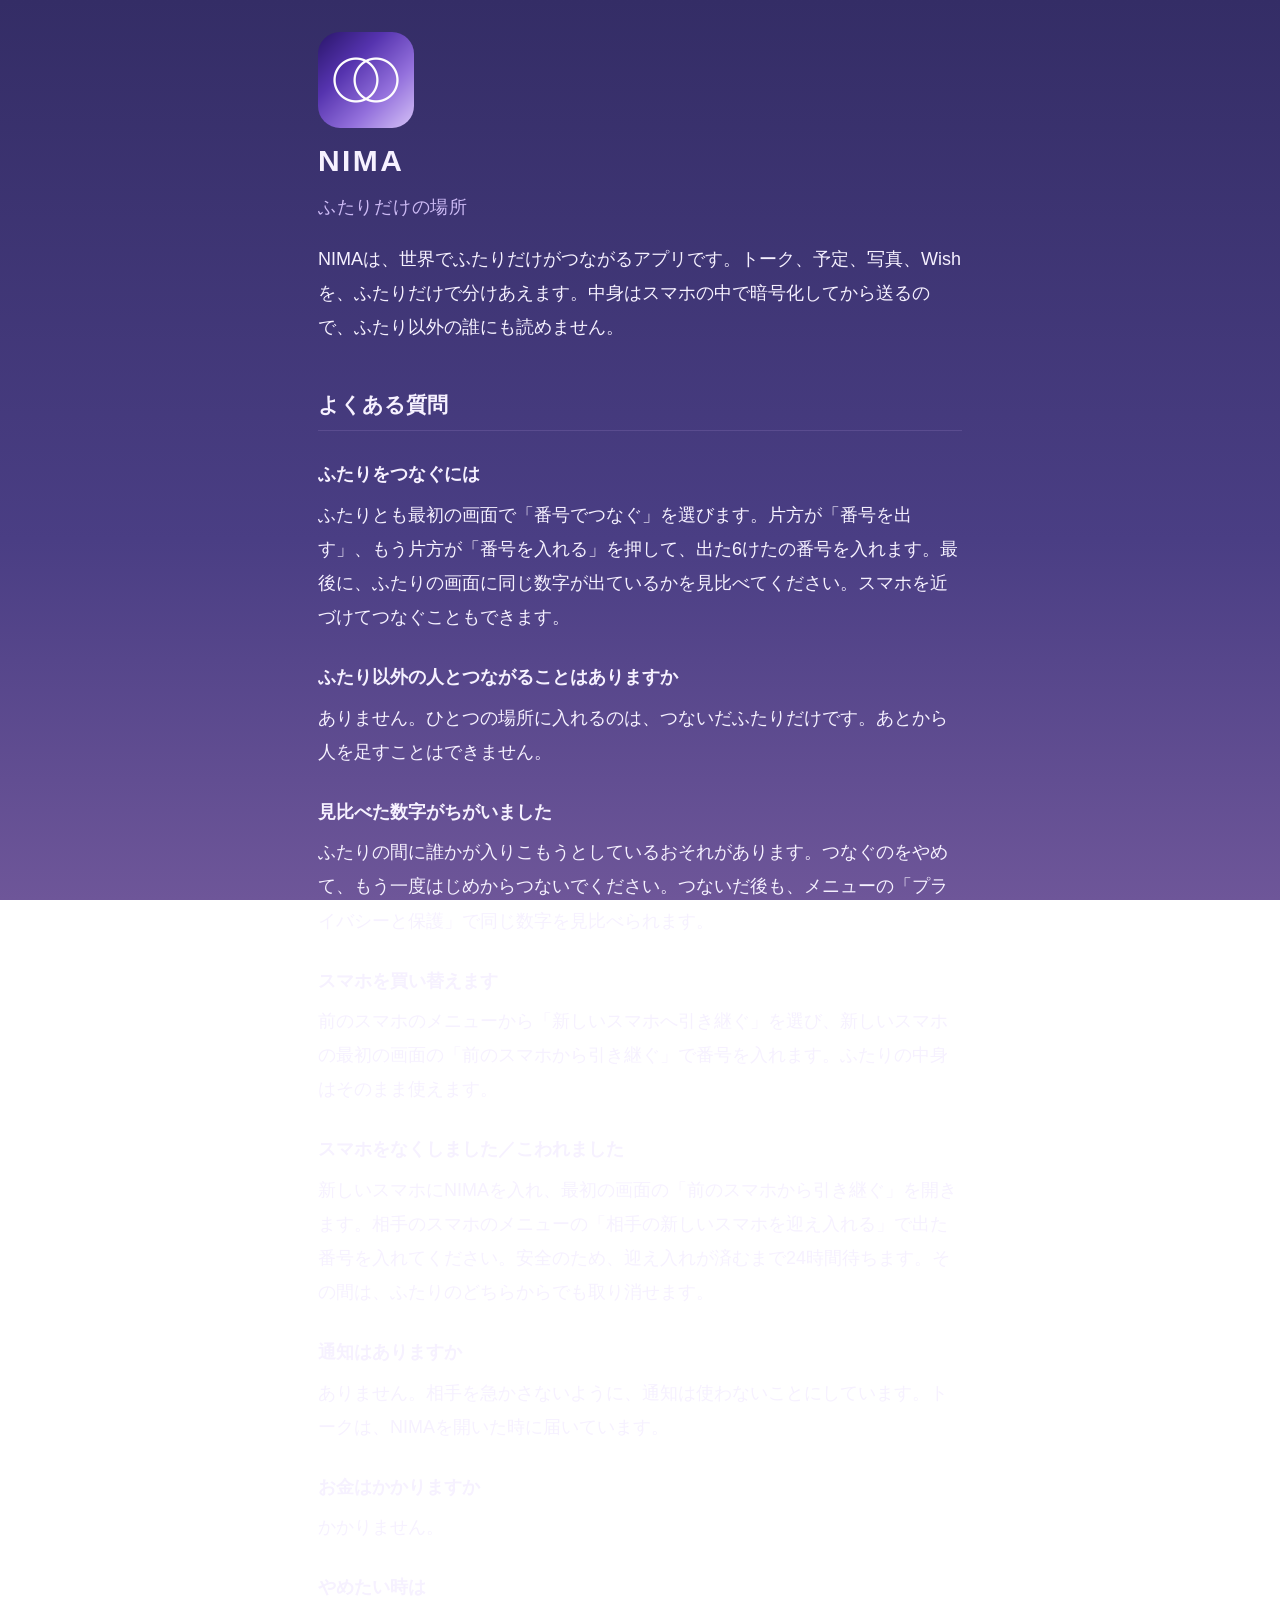
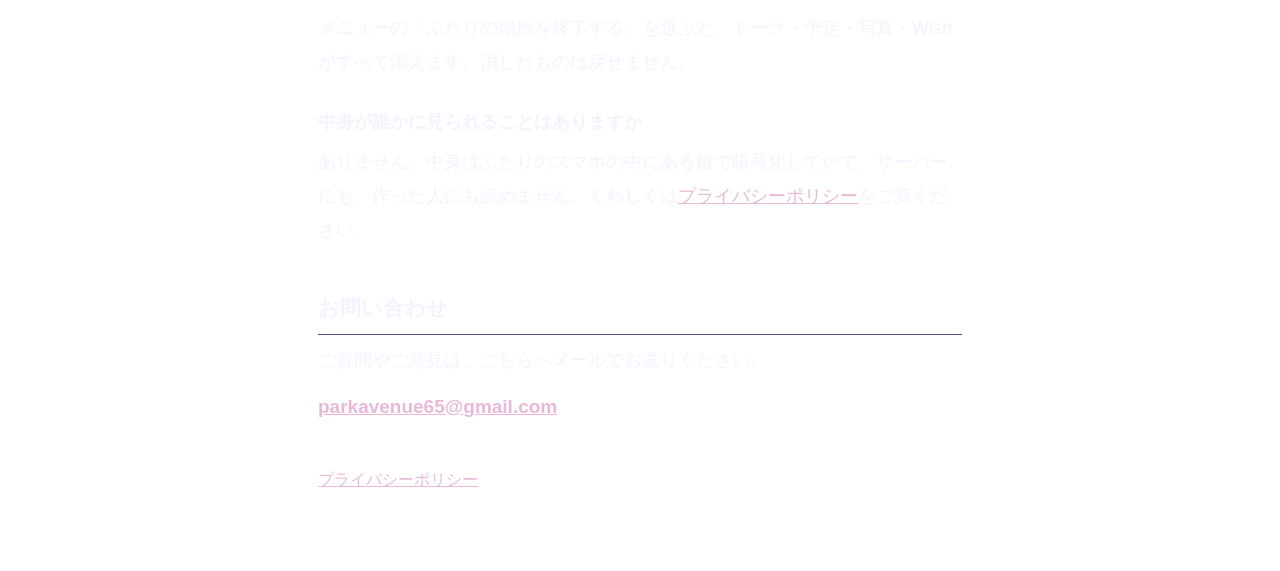
==== index.html @ 5653657e "NIMA support and privacy pages Co-Authored-By: Claude Opus 5.5 <noreply@anthropic.com>" ====
<!doctype html>
<html lang="ja">
<head>
<meta charset="utf-8">
<meta name="viewport" content="width=device-width, initial-scale=1">
<title>NIMA｜サポート</title>
<link rel="stylesheet" href="style.css">
</head>
<body>
<main>
<img class="icon" src="icon.png" alt="" width="96" height="96">
<h1>NIMA<br><small>ふたりだけの場所</small></h1>
<p>NIMAは、世界でふたりだけがつながるアプリです。トーク、予定、写真、Wishを、ふたりだけで分けあえます。中身はスマホの中で暗号化してから送るので、ふたり以外の誰にも読めません。</p>

<h2>よくある質問</h2>

<h3>ふたりをつなぐには</h3>
<p>ふたりとも最初の画面で「番号でつなぐ」を選びます。片方が「番号を出す」、もう片方が「番号を入れる」を押して、出た6けたの番号を入れます。最後に、ふたりの画面に同じ数字が出ているかを見比べてください。スマホを近づけてつなぐこともできます。</p>

<h3>ふたり以外の人とつながることはありますか</h3>
<p>ありません。ひとつの場所に入れるのは、つないだふたりだけです。あとから人を足すことはできません。</p>

<h3>見比べた数字がちがいました</h3>
<p>ふたりの間に誰かが入りこもうとしているおそれがあります。つなぐのをやめて、もう一度はじめからつないでください。つないだ後も、メニューの「プライバシーと保護」で同じ数字を見比べられます。</p>

<h3>スマホを買い替えます</h3>
<p>前のスマホのメニューから「新しいスマホへ引き継ぐ」を選び、新しいスマホの最初の画面の「前のスマホから引き継ぐ」で番号を入れます。ふたりの中身はそのまま使えます。</p>

<h3>スマホをなくしました／こわれました</h3>
<p>新しいスマホにNIMAを入れ、最初の画面の「前のスマホから引き継ぐ」を開きます。相手のスマホのメニューの「相手の新しいスマホを迎え入れる」で出た番号を入れてください。安全のため、迎え入れが済むまで24時間待ちます。その間は、ふたりのどちらからでも取り消せます。</p>

<h3>通知はありますか</h3>
<p>ありません。相手を急かさないように、通知は使わないことにしています。トークは、NIMAを開いた時に届いています。</p>

<h3>お金はかかりますか</h3>
<p>かかりません。</p>

<h3>やめたい時は</h3>
<p>メニューの「ふたりの場所を終了する」を選ぶと、トーク・予定・写真・Wishがすべて消えます。消したものは戻せません。</p>

<h3>中身が誰かに見られることはありますか</h3>
<p>ありません。中身はふたりのスマホの中にある鍵で暗号化していて、サーバーにも、作った人にも読めません。くわしくは<a href="privacy.html">プライバシーポリシー</a>をご覧ください。</p>

<h2 id="contact">お問い合わせ</h2>
<p>ご質問やご意見は、こちらへメールでお送りください。</p>
<p class="mail"><a href="mailto:parkavenue65@gmail.com">parkavenue65@gmail.com</a></p>

<p class="links"><a href="privacy.html">プライバシーポリシー</a></p>
</main>
</body>
</html>
---- style.css ----
:root { --ink: #f6f1ff; --sub: #cdbbf5; --accent: #e9b8d8; --paper: #342d66; --line: #5a4c8f; }
* { box-sizing: border-box; }
body { margin: 0; background: linear-gradient(#342d66, #4a3e84 60%, #6e5699); background-attachment: fixed; color: var(--ink);
  font-family: -apple-system, "Hiragino Maru Gothic ProN", "Hiragino Sans", "Noto Sans JP", sans-serif;
  font-size: 18px; line-height: 1.9; }
main { max-width: 680px; margin: 0 auto; padding: 32px 18px 64px; }
h1 { font-size: 30px; line-height: 1.4; margin: 12px 0 18px; letter-spacing: 0.08em; }
h1 small { font-size: 18px; color: var(--sub); font-weight: 500; letter-spacing: 0.04em; }
h2 { font-size: 21px; margin: 40px 0 8px; padding-bottom: 6px; border-bottom: 1px solid var(--line); }
h3 { font-size: 18px; margin: 26px 0 4px; }
p, li { margin: 6px 0 12px; }
a { color: var(--accent); }
table { border-collapse: collapse; width: 100%; font-size: 16px; }
th, td { border: 1px solid var(--line); padding: 8px 10px; text-align: left; vertical-align: top; }
.icon { border-radius: 22px; display: block; }
.back { font-size: 16px; }
.mail { font-size: 19px; font-weight: 600; }
.date { margin-top: 40px; color: var(--sub); font-size: 15px; }
.links { margin-top: 40px; font-size: 16px; }
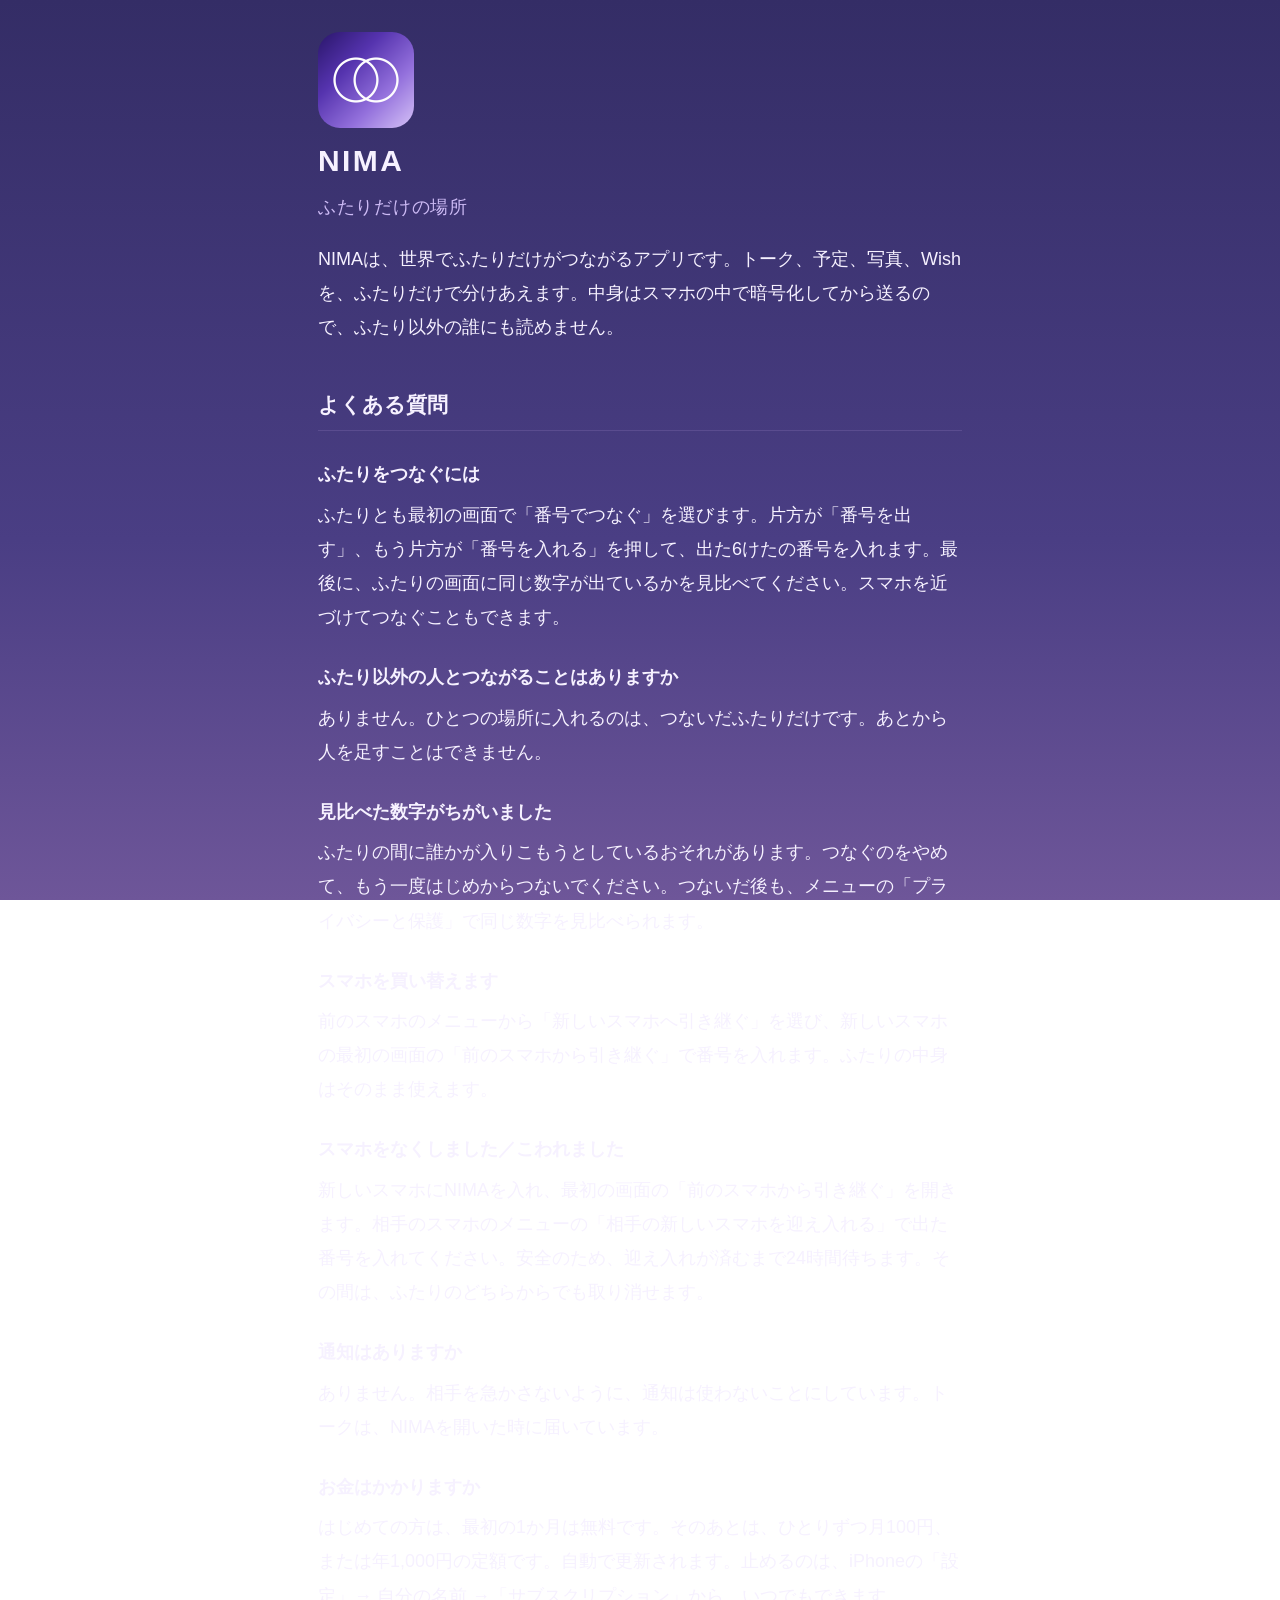
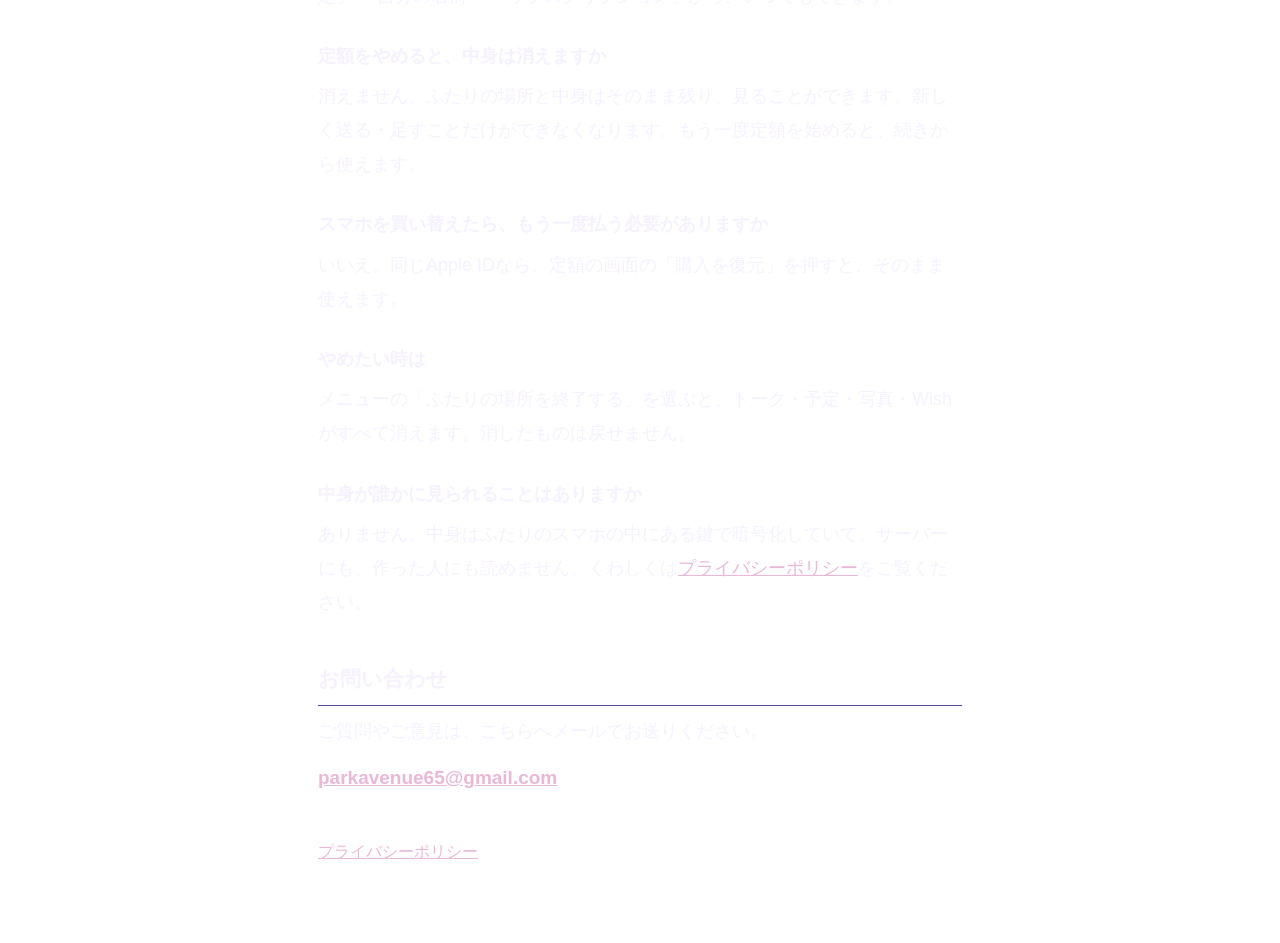
==== commit ab6a1dcd: "Support and privacy pages: subscription pricing, cancelling, and payments Co-Authored-By: Claude Fab" ====
--- a/index.html
+++ b/index.html
@@ -33,7 +33,13 @@
 <p>ありません。相手を急かさないように、通知は使わないことにしています。トークは、NIMAを開いた時に届いています。</p>
 
 <h3>お金はかかりますか</h3>
-<p>かかりません。</p>
+<p>はじめての方は、最初の1か月は無料です。そのあとは、ひとりずつ月100円、または年1,000円の定額です。自動で更新されます。止めるのは、iPhoneの「設定」→ 自分の名前 →「サブスクリプション」から、いつでもできます。</p>
+
+<h3>定額をやめると、中身は消えますか</h3>
+<p>消えません。ふたりの場所と中身はそのまま残り、見ることができます。新しく送る・足すことだけができなくなります。もう一度定額を始めると、続きから使えます。</p>
+
+<h3>スマホを買い替えたら、もう一度払う必要がありますか</h3>
+<p>いいえ。同じApple IDなら、定額の画面の「購入を復元」を押すと、そのまま使えます。</p>
 
 <h3>やめたい時は</h3>
 <p>メニューの「ふたりの場所を終了する」を選ぶと、トーク・予定・写真・Wishがすべて消えます。消したものは戻せません。</p>
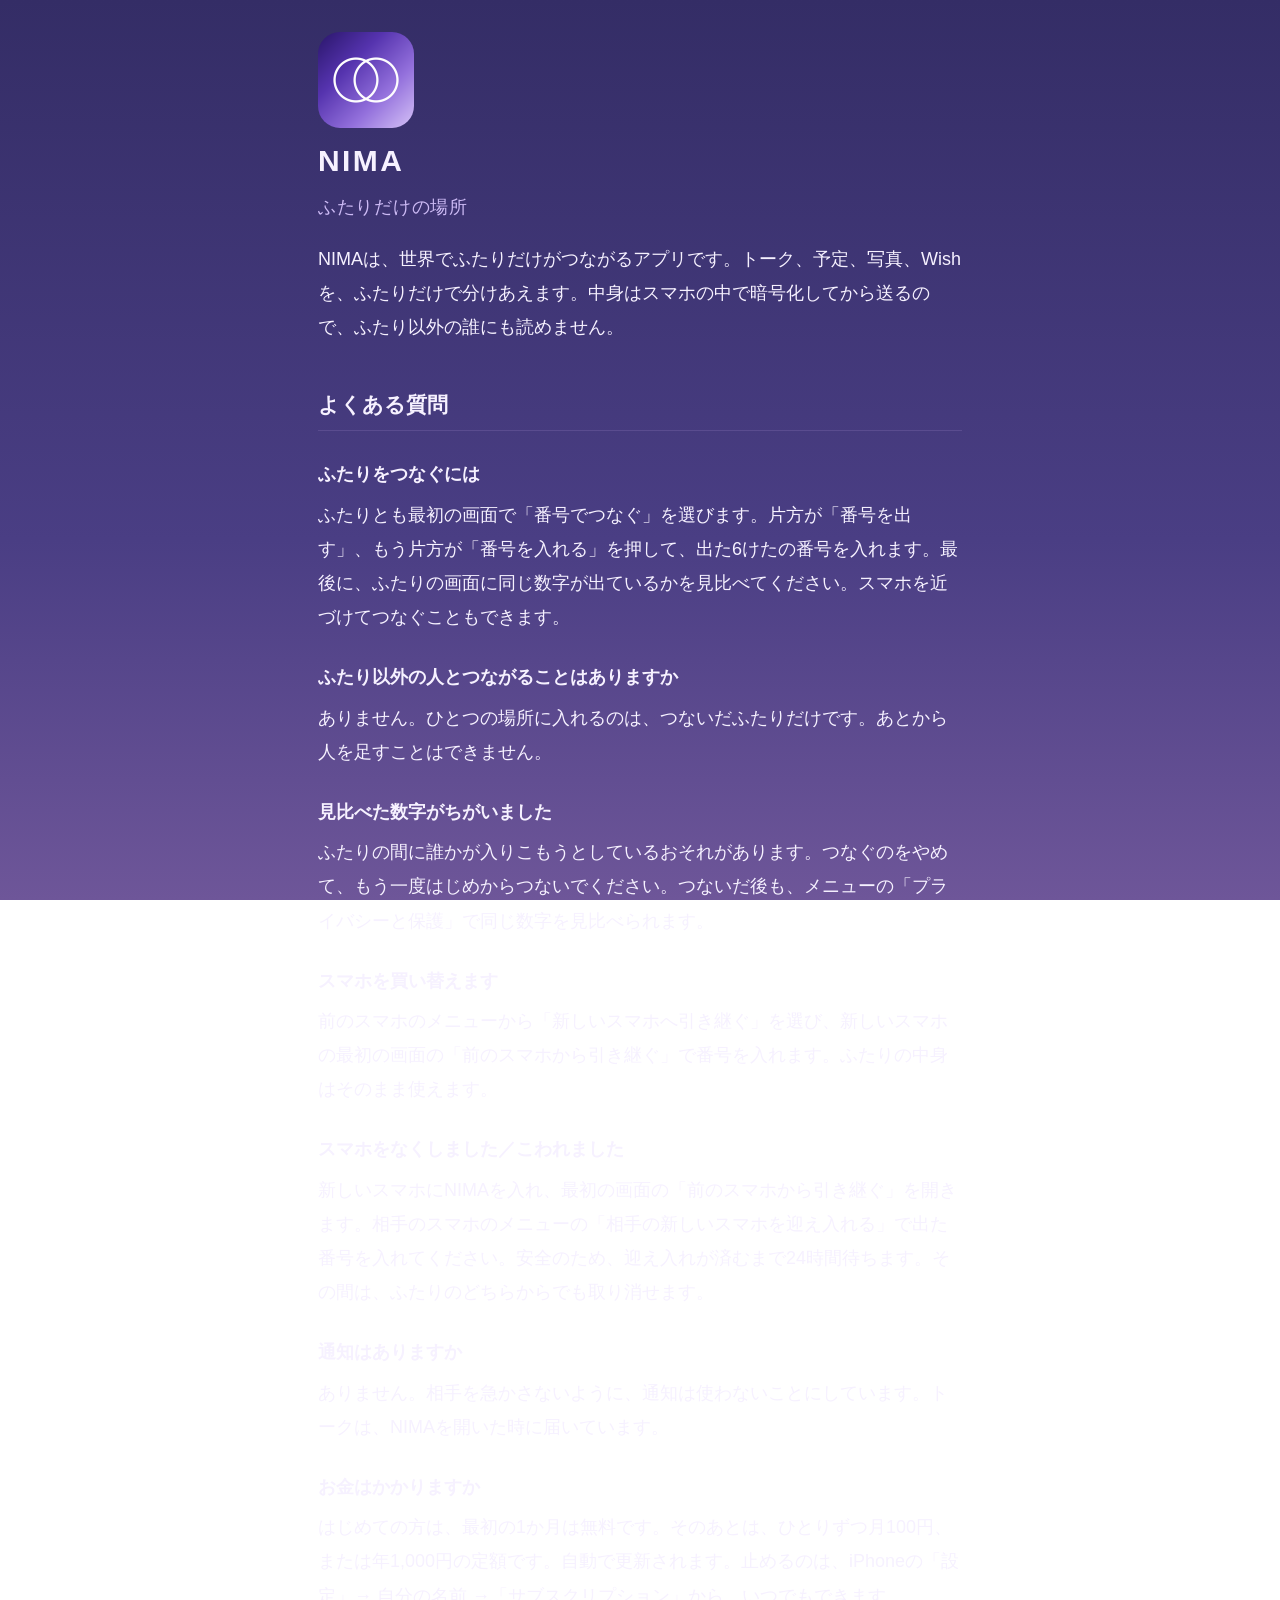
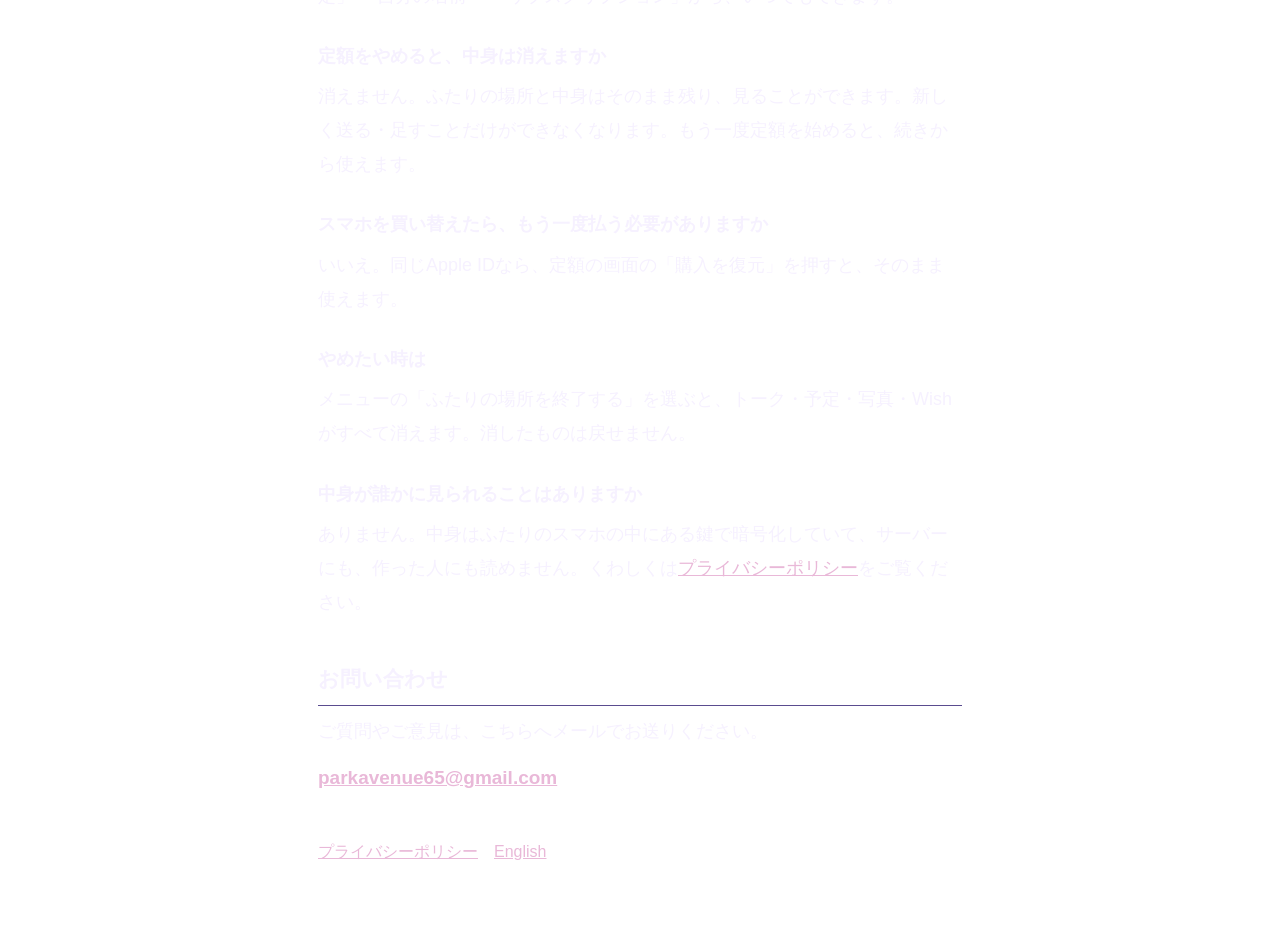
==== commit 7f379316: "Privacy policy: Talk is kept sealed until the space ends; add English pages Co-Authored-By: Claude O" ====
--- a/index.html
+++ b/index.html
@@ -51,7 +51,7 @@
 <p>ご質問やご意見は、こちらへメールでお送りください。</p>
 <p class="mail"><a href="mailto:parkavenue65@gmail.com">parkavenue65@gmail.com</a></p>
 
-<p class="links"><a href="privacy.html">プライバシーポリシー</a></p>
+<p class="links"><a href="privacy.html">プライバシーポリシー</a>　<a href="en/index.html">English</a></p>
 </main>
 </body>
 </html>
